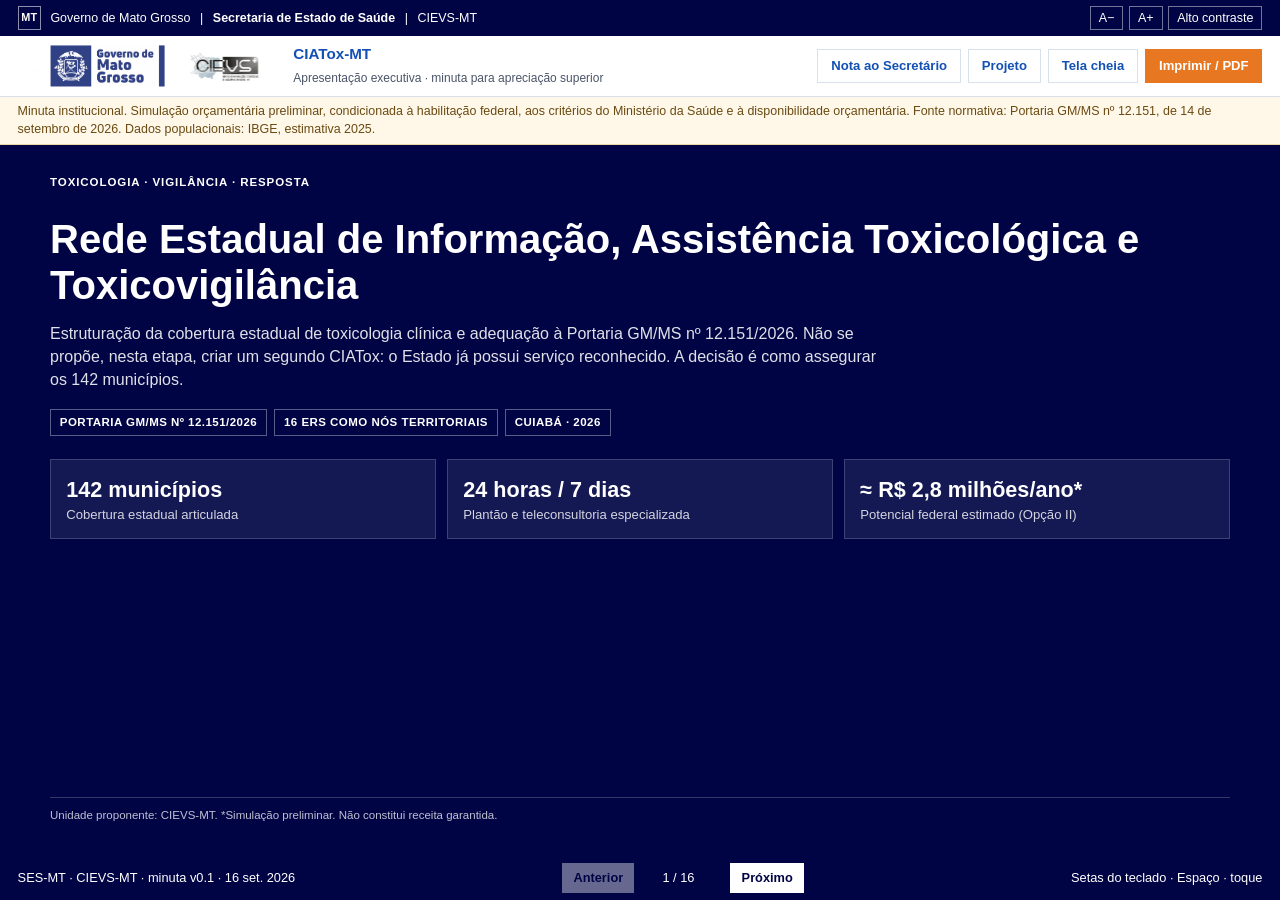
==== index.html @ cc8e7a33 "Publicar apresentação institucional do CIATox-MT. Co-authored-by: Cursor <cursoragent@cursor.com>" ====
<!DOCTYPE html>
<html lang="pt-BR">
<head>
  <meta charset="utf-8">
  <meta name="viewport" content="width=device-width, initial-scale=1">
  <title>CIATox-MT — Rede Estadual de Toxicologia | SES-MT</title>
  <meta name="description" content="Apresentação executiva da Rede Estadual de Informação, Assistência Toxicológica e Toxicovigilância de Mato Grosso. Secretaria de Estado de Saúde · CIEVS-MT.">
  <link rel="stylesheet" href="css/estilo.css">
</head>
<body>
  <a class="sr-only" href="#deck">Ir para a apresentação</a>
  <div class="app">
    <div class="barra-gov">
      <div class="identidade">
        <span class="mt-selo" aria-hidden="true">MT</span>
        <span>Governo de Mato Grosso</span>
        <span aria-hidden="true">|</span>
        <strong>Secretaria de Estado de Saúde</strong>
        <span aria-hidden="true">|</span>
        <span>CIEVS-MT</span>
      </div>
      <div class="acessibilidade" aria-label="Recursos de acessibilidade">
        <button type="button" id="fonte-menos" aria-label="Diminuir texto">A−</button>
        <button type="button" id="fonte-mais" aria-label="Aumentar texto">A+</button>
        <button type="button" id="contraste" aria-pressed="false">Alto contraste</button>
      </div>
    </div>

    <header class="cabecalho">
      <div class="marca">
        <img class="ses" src="assets/governo-ses-mt.png" alt="Secretaria de Estado de Saúde. Governo de Mato Grosso" width="220" height="63">
        <img class="cievs" src="assets/logo-cievs-mt.png" alt="CIEVS-MT — Centro de Informações Estratégicas de Vigilância em Saúde" width="160" height="40">
        <div class="titulo-projeto">
          <strong>CIATox-MT</strong>
          <small>Apresentação executiva · minuta para apreciação superior</small>
        </div>
      </div>
      <div class="acoes-topo">
        <a class="botao secundario" href="nota-tecnica.html">Nota ao Secretário</a>
        <a class="botao secundario" href="documento.html">Projeto</a>
        <button class="botao secundario" type="button" id="tela-cheia">Tela cheia</button>
        <button class="botao laranja" type="button" onclick="window.print()">Imprimir / PDF</button>
      </div>
    </header>

    <div class="aviso">
      Minuta institucional. Simulação orçamentária preliminar, condicionada à habilitação federal, aos critérios do Ministério da Saúde e à disponibilidade orçamentária. Fonte normativa: Portaria GM/MS nº 12.151, de 14 de setembro de 2026. Dados populacionais: IBGE, estimativa 2025.
    </div>

    <main class="deck" id="deck">
      <section class="slide capa ativa" id="s1" aria-label="Capa">
        <div class="slide-interno">
          <p class="kicker">Toxicologia · Vigilância · Resposta</p>
          <h1>Rede Estadual de Informação, Assistência Toxicológica e Toxicovigilância</h1>
          <p class="lead">Estruturação da cobertura estadual de toxicologia clínica e adequação à Portaria GM/MS nº 12.151/2026. Não se propõe, nesta etapa, criar um segundo CIATox: o Estado já possui serviço reconhecido. A decisão é como assegurar os 142 municípios.</p>
          <div class="selos">
            <span class="selo">Portaria GM/MS nº 12.151/2026</span>
            <span class="selo">16 ERS como nós territoriais</span>
            <span class="selo">Cuiabá · 2026</span>
          </div>
          <div class="kpis">
            <div class="kpi">
              <strong>142 municípios</strong>
              <span>Cobertura estadual articulada</span>
            </div>
            <div class="kpi">
              <strong>24 horas / 7 dias</strong>
              <span>Plantão e teleconsultoria especializada</span>
            </div>
            <div class="kpi">
              <strong>≈ R$ 2,8 milhões/ano*</strong>
              <span>Potencial federal estimado (Opção II)</span>
            </div>
          </div>
          <p class="fonte">Unidade proponente: CIEVS-MT. *Simulação preliminar. Não constitui receita garantida.</p>
        </div>
      </section>

      <section class="slide" id="s2" aria-label="Por que avaliar agora">
        <div class="slide-interno">
          <p class="kicker">1 · Contexto</p>
          <h2>Por que este projeto deve ser avaliado agora?</h2>
          <p class="lead">A Portaria nº 12.151/2026 altera o lugar dos CIATox no SUS e cria instrumentos de financiamento. Não se trata apenas de um serviço físico: trata-se de organizar uma rede estadual.</p>
          <div class="grade grade-4">
            <article class="cartao destaque">
              <span class="numero">1</span>
              <h3>Estabelecimento do SUS</h3>
              <p>Integração formal à RUE, à Vigilância em Saúde e à Assistência Farmacêutica.</p>
            </article>
            <article class="cartao destaque">
              <span class="numero">2</span>
              <h3>24 horas / 7 dias</h3>
              <p>Plantão permanente, teleconsultoria e/ou atendimento presencial.</p>
            </article>
            <article class="cartao destaque">
              <span class="numero">3</span>
              <h3>Cobertura estadual</h3>
              <p>A norma recomenda pelo menos um CIATox por UF e cobertura populacional total.</p>
            </article>
            <article class="cartao destaque">
              <span class="numero">4</span>
              <h3>Financiamento</h3>
              <p>Custeio mensal, qualificação e incentivo de investimento para novos centros.</p>
            </article>
          </div>
          <p class="fonte">Fonte: Portaria GM/MS nº 12.151/2026, arts. 12-A, 122, 125-A, 973-F e 973-L.</p>
        </div>
      </section>

      <section class="slide" id="s3" aria-label="Oportunidade para Mato Grosso">
        <div class="slide-interno">
          <p class="kicker">2 · Ponto de partida</p>
          <h2>O Estado já tem um CIATox. A pergunta é outra.</h2>
          <p class="lead">O Ministério da Saúde relaciona o Centro Antiveneno de Mato Grosso (CIAVE/CIATox Cuiabá), no Hospital Municipal de Cuiabá, de gestão da Prefeitura. A questão não é “precisamos ter um CIATox?”. É se o modelo municipal cobre os 142 municípios com as novas atribuições federais.</p>
          <div class="grade grade-4">
            <article class="cartao"><p class="mega">142<small>municípios a cobrir</small></p></article>
            <article class="cartao"><p class="mega">16<small>Escritórios Regionais de Saúde</small></p></article>
            <article class="cartao"><p class="mega">24/7<small>suporte especializado</small></p></article>
            <article class="cartao"><p class="mega">1 rede<small>CIATox + CIEVS + Lacen + RUE + AF</small></p></article>
          </div>
          <div class="grade grade-3">
            <article class="cartao">CIEVS-MT</article>
            <article class="cartao">Lacen-MT</article>
            <article class="cartao">RUE / Regulação</article>
            <article class="cartao">Assistência Farmacêutica</article>
            <article class="cartao">Hospitais estaduais</article>
            <article class="cartao">STI / dados</article>
          </div>
          <p class="fonte">ABRACIT registra ausência de laboratório próprio. A Portaria admite apoio diagnóstico em outro estabelecimento (Lacen-MT + referências), com tempo-resposta e custo-efetividade justificados.</p>
        </div>
      </section>

      <section class="slide" id="s4" aria-label="Problema a resolver">
        <div class="slide-interno">
          <p class="kicker">3 · Evidência estadual</p>
          <h2>A necessidade já se manifestou em 2025 e 2026</h2>
          <p class="lead">Não é só o marco federal. Mato Grosso acumulou demanda assistencial, emergência química e uma política de agrotóxicos que a Portaria agora permite financiar e organizar como rede.</p>
          <div class="grade grade-3">
            <article class="cartao destaque"><h3>3.860 acidentes com animais peçonhentos (2025)</h3><p>1.930 por escorpiões e 1.066 por serpentes. Dez óbitos confirmados à época e dois em investigação (SES-MT).</p></article>
            <article class="cartao destaque"><h3>Metanol</h3><p>Emergência em 2025. Em fevereiro de 2026, a SES informou seis casos confirmados e quatro óbitos. Resposta com CIEVS, vigilâncias, Lacen e CIATox Cuiabá.</p></article>
            <article class="cartao destaque"><h3>VSPEA (2025)</h3><p>Plano estadual de vigilância de populações expostas a agrotóxicos: ambiental, epidemiológica, sanitária, trabalhador e atenção.</p></article>
            <article class="cartao destaque"><h3>Acesso desigual</h3><p>Expertise concentrada na capital, em serviço de gestão municipal, para 903 mil km² e 142 municípios.</p></article>
            <article class="cartao destaque"><h3>Antídotos e laboratório</h3><p>Estoques sem visão estadual única. CIATox Cuiabá sem laboratório próprio; Lacen pode ser a contrapartida.</p></article>
            <article class="cartao destaque"><h3>CMS Cuiabá já apontou o gap</h3><p>Capacitação da rede estadual, Lacen como contrapartida, incentivo financeiro do Estado e integração com o ensino.</p></article>
          </div>
          <p class="fonte">Agregados institucionais. Fontes: SES-MT; Portaria GM/MS nº 12.151/2026. Sem dados nominais de pacientes.</p>
        </div>
      </section>

      <section class="slide" id="s5" aria-label="Modelo em quatro níveis">
        <div class="slide-interno">
          <p class="kicker">4 · Modelo</p>
          <h2>Uma rede em quatro níveis</h2>
          <p class="lead">O CIATox-MT funciona como núcleo coordenador; os ERS territorializam a rede.</p>
          <div class="niveis">
            <article class="nivel">
              <p class="faixa">Nível 1</p>
              <h3>CIATox-MT · coordenação estadual</h3>
              <ul><li>Teleconsultoria 24/7</li><li>Toxicologia clínica</li><li>Protocolos</li><li>Toxicovigilância</li><li>Rede de antídotos</li></ul>
            </article>
            <article class="nivel">
              <p class="faixa">Nível 2</p>
              <h3>Escritórios Regionais</h3>
              <ul><li>Ponto focal regional</li><li>Articulação municipal</li><li>Monitoramento</li><li>Capacitação</li><li>Logística e fluxos</li></ul>
            </article>
            <article class="nivel">
              <p class="faixa">Nível 3</p>
              <h3>Referências regionais</h3>
              <ul><li>Hospitais / UPA</li><li>SAMU e regulação</li><li>Estabilização</li><li>Antídotos estratégicos</li><li>Coleta de amostras</li></ul>
            </article>
            <article class="nivel">
              <p class="faixa">Nível 4</p>
              <h3>Municípios</h3>
              <ul><li>Identificação precoce</li><li>Contato com o CIATox</li><li>Notificação</li><li>Fluxos assistenciais</li><li>Prevenção</li></ul>
            </article>
          </div>
          <p class="fonte">Componentes transversais: CIEVS-MT · Lacen-MT · Assistência Farmacêutica · RUE/Regulação · Vigilâncias · STI/Dados. A regionalização é coerente com a Portaria, que vincula o CIATox ao PRI, ao PAR-RUE e às redes de atenção.</p>
        </div>
      </section>

      <section class="slide" id="s6" aria-label="Papel dos ERS">
        <div class="slide-interno">
          <p class="kicker">5 · Regionalização</p>
          <h2>Escritórios Regionais de Saúde: função estratégica</h2>
          <p class="lead">Cada ERS designa um Ponto Focal Regional de Toxicologia e Toxicovigilância, conectado ao núcleo estadual. O ponto focal não substitui o especialista: articula e monitora a rede.</p>
          <div class="grade grade-2">
            <article class="cartao navy">
              <h3>Resultado esperado</h3>
              <p>O CIATox deixa de ser “um serviço em Cuiabá” e passa a operar como rede estadual territorializada.</p>
            </article>
            <article class="cartao">
              <h3>Atribuições do ponto focal</h3>
              <ul class="lista-limpa">
                <li>Articular municípios, hospitais, SAMU e regulação</li>
                <li>Acompanhar antídotos e soros estratégicos</li>
                <li>Apoiar transporte e fluxo de amostras ao Lacen</li>
                <li>Monitorar indicadores e eventos incomuns</li>
                <li>Qualificar notificações e investigações</li>
                <li>Mapear capacidade regional e vazios assistenciais</li>
                <li>Coordenar educação permanente regional</li>
              </ul>
            </article>
          </div>
          <p class="fonte">Proposta organizacional estadual. A Portaria exige regionalização, mas não define o papel dos ERS. Relação dos 16 ERS na versão documento.</p>
        </div>
      </section>

      <section class="slide" id="s7" aria-label="Governança">
        <div class="slide-interno">
          <p class="kicker">6 · Governança</p>
          <h2>Integração entre assistência, vigilância, laboratório, regulação e território</h2>
          <div class="grade grade-3">
            <article class="cartao navy"><h3>Secretário de Estado de Saúde</h3><p>Decisão institucional e autorização da fase de estudo.</p></article>
            <article class="cartao destaque"><h3>Comitê Gestor Estadual</h3><p>Diretrizes, pactuação, monitoramento e solução de entraves.</p></article>
            <article class="cartao destaque"><h3>Núcleo estadual CIATox-MT</h3><p>Operação 24/7, protocolos, equipe, qualidade e articulação da rede.</p></article>
          </div>
          <div class="grade grade-2">
            <article class="cartao">
              <h3>Componentes transversais</h3>
              <p>CIEVS-MT · Lacen-MT · Assistência Farmacêutica · RUE/Regulação · Vigilâncias · STI / ciência de dados</p>
            </article>
            <article class="cartao">
              <h3>Território</h3>
              <p>Escritórios Regionais · hospitais de referência · SAMU/UPA · secretarias municipais · pontos de antídotos · rede laboratorial</p>
            </article>
          </div>
          <p class="fluxo"><span>Detectar</span><em>→</em><span>Orientar</span><em>→</em><span>Regular</span><em>→</em><span>Tratar</span><em>→</em><span>Investigar</span><em>→</em><span>Alertar</span><em>→</em><span>Aprender</span></p>
          <p class="fonte">A Portaria atribui ao CIATox funções assistenciais, de vigilância, apoio laboratorial e gestão de antídotos.</p>
        </div>
      </section>

      <section class="slide" id="s8" aria-label="Financiamento federal">
        <div class="slide-interno">
          <p class="kicker">7 · Financiamento</p>
          <h2>Oportunidade federal para Mato Grosso</h2>
          <p class="lead">Simulação preliminar para a faixa populacional da Opção de Custeio II (3.000.001 a 7.000.000 habitantes). Todos os 142 municípios integram a Amazônia Legal.</p>
          <div class="grade grade-4">
            <article class="cartao"><p class="mega">R$ 146.325,53<small>custeio-base mensal · Opção II</small></p></article>
            <article class="cartao"><p class="mega">+ R$ 43.897,66<small>30% Amazônia Legal (sobre o custeio-base)</small></p></article>
            <article class="cartao"><p class="mega">+ R$ 25.412,67<small>qualificação mensal do CIATox</small></p></article>
            <article class="cartao"><p class="mega">+ R$ 17.742,78<small>até 2 médicos elegíveis</small></p></article>
          </div>
          <article class="cartao navy">
            <h3>Cenário potencial estimado</h3>
            <p><strong>R$ 233.378,64 / mês</strong> · aproximadamente <strong>R$ 2.800.543,68 / ano</strong></p>
          </article>
          <p class="fonte">Simulação conservadora: o adicional de 30% foi aplicado somente ao custeio-base. Recurso federal não é automático — depende de habilitação, critérios, funcionamento efetivo e disponibilidade orçamentária. Fonte: Portaria GM/MS nº 12.151/2026, Anexo CIX e arts. 973-G, 973-H e 973-K.</p>
        </div>
      </section>

      <section class="slide" id="s9" aria-label="Contrapartida estadual">
        <div class="slide-interno">
          <p class="kicker">8 · Contrapartida</p>
          <h2>Recurso federal × o que o Estado já tem × o que ainda precisa ser medido</h2>
          <p class="lead">Custeio tripartite. O adicional de 30% da Amazônia Legal aplica-se, nesta simulação, só ao custeio-base. Nenhum valor abaixo é receita garantida.</p>
          <table>
            <thead>
              <tr><th>Componente</th><th>Recurso federal potencial</th><th>Contrapartida já existente</th><th>Custo novo</th></tr>
            </thead>
            <tbody>
              <tr><td>Custeio-base + Amazônia Legal</td><td>R$ 190.223,19 / mês</td><td>ERS, CIEVS, RUE, AF, hospitais, STI</td><td>Plantão, CNES e governança a quantificar</td></tr>
              <tr><td>Qualificação</td><td>R$ 25.412,67 / mês</td><td>Lacen-MT</td><td>Gap de exames e tempo-resposta</td></tr>
              <tr><td>Até 2 médicos elegíveis</td><td>R$ 17.742,78 / mês</td><td>Equipe do CIAVE, se aderente</td><td>Cessão ou vínculo se houver gap</td></tr>
              <tr><td>Obra / novo prédio</td><td>Incentivo só se o estudo recomendar</td><td>Estrutura do Hospital Municipal</td><td>Não autorizar nesta etapa</td></tr>
              <tr><td><strong>Teto de planejamento</strong></td><td><strong>≈ R$ 2,80 milhões / ano</strong></td><td><strong>Capacidade instalada</strong></td><td><strong>Principal risco: RH 24/7</strong></td></tr>
            </tbody>
          </table>
          <p class="fonte">Fonte: Portaria GM/MS nº 12.151/2026, Anexo CIX e arts. 973-G, 973-H, 973-K e 973-X. Confirmar incidência dos adicionais com o Ministério da Saúde.</p>
        </div>
      </section>

      <section class="slide" id="s10" aria-label="Cenários de implantação">
        <div class="slide-interno">
          <p class="kicker">9 · Três modelos</p>
          <h2>O estudo de 60 dias compara; o Gabinete não escolhe o prédio agora</h2>
          <p class="lead">A Portaria admite mais de um centro na UF, desde que 100% da população seja pactuada na CIB. Duplicar estrutura sem diagnóstico é o principal risco.</p>
          <div class="grade grade-3">
            <article class="cartao destaque">
              <h3>1. CIATox Cuiabá fortalecido</h3>
              <p>Município permanece gestor. Estado entra com financiamento, Lacen, vigilância e regionalização pelos ERS.</p>
              <p>Evita duplicação. Exige governança interfederativa robusta.</p>
            </article>
            <article class="cartao destaque">
              <h3>2. Cogestão / referência estadual</h3>
              <p>O serviço atual passa a operar formalmente como referência estadual, com pactuação SES–Cuiabá.</p>
              <p>Aproveita equipe e experiência, com participação estadual formal.</p>
            </article>
            <article class="cartao destaque">
              <h3>3. Novo CIATox estadual</h3>
              <p>Estabelecimento sob gestão direta da SES. Autonomia maior, custo e prazo maiores.</p>
              <p>Só após demonstrar maior efetividade que o fortalecimento ou a cogestão.</p>
            </article>
          </div>
          <p class="fonte">Fonte: arts. 973-A a 973-E da Portaria GM/MS nº 12.151/2026. Desenho preferencial: hub 24/7 em teleconsultoria + 16 ERS, não um segundo prédio como primeira resposta.</p>
        </div>
      </section>

      <section class="slide" id="s11" aria-label="Vantagens para a população">
        <div class="slide-interno">
          <p class="kicker">10 · População</p>
          <h2>Vantagens para a população</h2>
          <p class="lead">O valor da rede deve ser percebido na velocidade, segurança e equidade do cuidado. Benefícios esperados; deverão ser monitorados por indicadores após a implantação.</p>
          <div class="grade grade-3">
            <article class="cartao"><h3>24/7</h3><p>Orientação toxicológica especializada em tempo oportuno.</p></article>
            <article class="cartao"><h3>Equidade</h3><p>Municípios distantes acessam expertise sem depender da presença física em Cuiabá.</p></article>
            <article class="cartao"><h3>Conduta segura</h3><p>Apoio a diagnóstico, gravidade, antídotos e necessidade de transferência.</p></article>
            <article class="cartao"><h3>Menos deslocamentos</h3><p>Casos manejáveis localmente ou na região evitam transferências desnecessárias.</p></article>
            <article class="cartao"><h3>Antídotos</h3><p>Maior visibilidade sobre localização, validade e disponibilidade dos estoques.</p></article>
            <article class="cartao"><h3>Emergências</h3><p>Melhor resposta a intoxicações coletivas, químicos, agrotóxicos, metanol e animais peçonhentos.</p></article>
          </div>
          <p class="fonte">Indicadores previstos: cobertura municipal, tempo-resposta, resolutividade sem transferência, disponibilidade de antídotos e qualidade da notificação.</p>
        </div>
      </section>

      <section class="slide" id="s12" aria-label="Vantagens para o Estado">
        <div class="slide-interno">
          <p class="kicker">11 · Estado</p>
          <h2>Vantagens estratégicas para Mato Grosso</h2>
          <p class="lead">O projeto pode transformar capacidades dispersas em uma política estadual integrada.</p>
          <div class="grade grade-2">
            <article class="cartao destaque">
              <h3>Gestão e financiamento</h3>
              <ul class="lista-limpa">
                <li>Captação de novos recursos federais</li>
                <li>Governança única para toxicologia e toxicovigilância</li>
                <li>Fortalecimento dos Escritórios Regionais</li>
                <li>Melhor gestão de antídotos e soros</li>
              </ul>
            </article>
            <article class="cartao destaque">
              <h3>Rede e inteligência</h3>
              <ul class="lista-limpa">
                <li>Uso mais racional da rede hospitalar</li>
                <li>Fortalecimento da resposta às emergências</li>
                <li>Produção de inteligência epidemiológica</li>
                <li>Integração entre vigilância e assistência</li>
              </ul>
            </article>
          </div>
          <article class="cartao navy">
            <h3>Resultado esperado</h3>
            <p>Maior capacidade estadual de prevenir, detectar, responder e aprender com eventos toxicológicos.</p>
          </article>
          <p class="fonte">Síntese dos ganhos institucionais esperados do modelo integrado. Sem dados nominais de pacientes.</p>
        </div>
      </section>

      <section class="slide" id="s13" aria-label="Produtos estruturantes">
        <div class="slide-interno">
          <p class="kicker">12 · Produtos</p>
          <h2>Dois produtos estruturantes desde o início</h2>
          <div class="grade grade-2">
            <article class="cartao destaque">
              <h3>Rede Estadual de Antídotos e Soros</h3>
              <p>Visão estadual em tempo quase real de produto, quantidade, validade, localização, disponibilidade e tempo de acesso.</p>
              <p>ERS acompanham a realidade regional; Assistência Farmacêutica coordena estoques; CIATox apoia a indicação clínica.</p>
            </article>
            <article class="cartao destaque">
              <h3>Toxicovigilância integrada</h3>
              <p class="fluxo" style="margin-top:.6rem"><span>Hospital / município</span><em>→</em><span>CIATox-MT</span><em>→</em><span>ERS</span><em>→</em><span>CIEVS-MT</span><em>→</em><span>Lacen / vigilâncias</span><em>→</em><span>Resposta</span></p>
              <p style="margin-top:.7rem">Detectar clusters, sinais incomuns e riscos coletivos com maior oportunidade.</p>
            </article>
          </div>
          <p class="fonte">A Portaria prevê Núcleo de Antídotos e Núcleo de Vigilância na composição do CIATox.</p>
        </div>
      </section>

      <section class="slide" id="s14" aria-label="Estudo técnico em 60 dias">
        <div class="slide-interno">
          <p class="kicker">13 · Primeira decisão</p>
          <h2>Estudo técnico em 60 dias</h2>
          <p class="lead">Propõe-se iniciar com um grupo de trabalho estadual e produtos objetivos para decisão do Secretário. A aprovação desta fase não cria estabelecimento, não contrata pessoal e não assume despesa permanente.</p>
          <div class="timeline">
            <article class="passo"><strong>0–15 dias</strong><p>Instituir o GT · definir coordenação · solicitar dados</p></article>
            <article class="passo"><strong>15–30 dias</strong><p>Diagnóstico do CIATox atual · diagnóstico dos ERS · mapear antídotos</p></article>
            <article class="passo"><strong>30–45 dias</strong><p>Gap analysis da Portaria · Lacen e RH · modelos de governança</p></article>
            <article class="passo"><strong>45–60 dias</strong><p>Estudo econômico · modelo recomendado · minuta para CIR/CIB/SAIPS</p></article>
          </div>
          <article class="cartao navy">
            <h3>Entrega ao final de 60 dias</h3>
            <p>Proposta institucional, financeira e assistencial pronta para decisão e pactuação.</p>
          </article>
          <p class="fonte">Prazo proposto para elaboração do Projeto Técnico e estudo de viabilidade.</p>
        </div>
      </section>

      <section class="slide" id="s15" aria-label="Horizonte de implantação">
        <div class="slide-interno">
          <p class="kicker">14 · Horizonte</p>
          <h2>Após a decisão institucional, etapas mensuráveis</h2>
          <div class="grade grade-3">
            <article class="cartao destaque">
              <h3>Até 90 dias</h3>
              <ul class="lista-limpa">
                <li>Modelo institucional definido</li>
                <li>Pactuações iniciadas</li>
                <li>Mapa da rede e antídotos</li>
                <li>Fluxos prioritários</li>
                <li>Plano de RH e laboratório</li>
              </ul>
            </article>
            <article class="cartao destaque">
              <h3>Até 180 dias</h3>
              <ul class="lista-limpa">
                <li>CNES / PAR-RUE / CIB</li>
                <li>Equipe organizada</li>
                <li>Teleconsultoria estruturada</li>
                <li>Integração Lacen</li>
                <li>Capacitação regional</li>
              </ul>
            </article>
            <article class="cartao destaque">
              <h3>Até 365 dias</h3>
              <ul class="lista-limpa">
                <li>Cobertura estadual operacional</li>
                <li>Monitoramento de indicadores</li>
                <li>Painel de toxicovigilância</li>
                <li>Rede de antídotos consolidada</li>
                <li>Habilitação/qualificação federal</li>
              </ul>
            </article>
          </div>
          <p class="fonte">Cronograma proposto; sujeito ao modelo escolhido, às pactuações e aos requisitos federais. Monitorar acesso, tempo-resposta, antídotos, laboratório, notificações e resolutividade.</p>
        </div>
      </section>

      <section class="slide" id="s16" aria-label="Decisão solicitada">
        <div class="slide-interno">
          <p class="kicker">15 · Encaminhamento</p>
          <h2>Decisão solicitada ao Secretário de Estado de Saúde</h2>
          <p class="lead">Autorizar o estudo. Não autorizar, nesta leva, criação de nova unidade nem obra.</p>
          <div class="grade grade-2 decisao">
            <article class="cartao"><h3>Projeto Técnico</h3><p>Autorizar a Rede CIATox-MT como política de cobertura estadual, não como segundo prédio.</p></article>
            <article class="cartao"><h3>Grupo de Trabalho</h3><p>60 dias, com ERS e tratativa formal com o CIAVE / Prefeitura de Cuiabá.</p></article>
            <article class="cartao"><h3>Estudo dos três modelos</h3><p>Fortalecimento, cogestão ou novo CIATox estadual — só depois do diagnóstico.</p></article>
            <article class="cartao"><h3>Habilitação federal</h3><p>Preparar captação da Portaria nº 12.151/2026, sem submissão ao SAIPS antes do modelo escolhido.</p></article>
          </div>
          <article class="cartao navy">
            <h3>O que não se pede agora</h3>
            <p>Não criar estabelecimento, não contratar quadro permanente, não iniciar obra e não substituir o CIATox Cuiabá sem evidência.</p>
          </article>
          <p class="fonte">Nota técnica de despacho, apresentação e projeto técnico disponíveis no pacote institucional CIEVS-MT.</p>
        </div>
      </section>
    </main>

    <footer class="rodape-app">
      <span>SES-MT · CIEVS-MT · minuta v0.1 · 16 set. 2026</span>
      <div class="nav-slides">
        <button type="button" id="btn-anterior">Anterior</button>
        <span class="contador" id="contador">1 / 16</span>
        <div class="progresso" aria-hidden="true"><span id="barra-progresso"></span></div>
        <button type="button" id="btn-proximo">Próximo</button>
      </div>
      <span>Setas do teclado · Espaço · toque</span>
    </footer>
  </div>
  <script src="js/apresentacao.js"></script>
</body>
</html>
---- css/estilo.css ----
:root {
  --navy: #000444;
  --deep: #1d357f;
  --blue: #1351b4;
  --accent: #0071bb;
  --orange: #e87722;
  --ink: #1a1f2e;
  --muted: #4b5568;
  --line: #d8e0ec;
  --wash: #edf3fc;
  --paper: #ffffff;
  --sand: #f4f6fa;
  --ok: #1f6b4a;
  --font: "Uni Neue", "Segoe UI", Calibri, Arial, sans-serif;
  --font-scale: 100%;
}

* { box-sizing: border-box; }
html { font-size: var(--font-scale); }
html, body { margin: 0; height: 100%; }
body {
  font-family: var(--font);
  color: var(--ink);
  background: var(--navy);
  line-height: 1.45;
}
body.alto-contraste {
  --navy: #000;
  --deep: #000;
  --blue: #000;
  --accent: #000;
  --orange: #000;
  --ink: #000;
  --muted: #222;
  --line: #000;
  --wash: #fff;
  --paper: #fff;
  --sand: #fff;
  --ok: #000;
  background: #fff;
  color: #000;
}
img { max-width: 100%; height: auto; display: block; }
a { color: var(--blue); }
.sr-only {
  position: absolute; width: 1px; height: 1px; overflow: hidden; clip: rect(0,0,0,0);
}

/* Barra de governo */
.barra-gov {
  display: flex; align-items: center; justify-content: space-between; gap: .75rem;
  background: var(--navy); color: #fff; min-height: 36px;
  padding: .35rem 1.1rem; font-size: .78rem;
}
.barra-gov .identidade { display: flex; align-items: center; gap: .6rem; flex-wrap: wrap; }
.mt-selo {
  display: inline-flex; align-items: center; justify-content: center;
  width: 1.45rem; height: 1.45rem; border: 1px solid rgba(255,255,255,.55);
  font-weight: 800; font-size: .68rem;
}
.acessibilidade { display: flex; gap: .35rem; flex-wrap: wrap; }
.acessibilidade button,
.acessibilidade a {
  appearance: none; border: 1px solid rgba(255,255,255,.45); background: transparent;
  color: #fff; padding: .15rem .5rem; font: inherit; cursor: pointer; text-decoration: none;
}

/* Shell da apresentação */
.app {
  display: grid;
  grid-template-rows: auto auto auto 1fr auto;
  height: 100dvh;
  background: var(--sand);
}
.cabecalho {
  display: flex; align-items: center; justify-content: space-between; gap: 1rem;
  background: var(--paper); border-bottom: 1px solid var(--line);
  padding: .45rem 1.1rem;
}
.marca { display: flex; align-items: center; gap: 1rem; min-width: 0; }
.marca .ses { height: 42px; width: auto; }
.marca .cievs { height: 40px; width: auto; }
.titulo-projeto { min-width: 0; }
.titulo-projeto strong { display: block; color: var(--blue); font-size: .95rem; }
.titulo-projeto small { color: var(--muted); font-size: .75rem; }
.acoes-topo { display: flex; gap: .45rem; flex-wrap: wrap; }
.botao {
  display: inline-flex; align-items: center; justify-content: center;
  padding: .42rem .8rem; font: inherit; font-weight: 700; font-size: .82rem;
  text-decoration: none; border: 1px solid transparent; cursor: pointer; color: #fff;
  background: var(--blue);
}
.botao.secundario { background: var(--paper); color: var(--blue); border-color: var(--line); }
.botao.laranja { background: var(--orange); color: #fff; }

.aviso {
  background: #fff8e8; color: #6a4a12; border-bottom: 1px solid #ead7a2;
  font-size: .78rem; padding: .35rem 1.1rem;
}
body.alto-contraste .aviso { background: #fff; color: #000; border-color: #000; }

.deck {
  position: relative; overflow: hidden; background: var(--sand); min-height: 0;
}
.slide {
  display: none; height: 100%; overflow: auto;
  padding: 1.1rem 1.4rem 1.3rem;
}
.slide.ativa { display: block; }
.slide-interno {
  width: min(1180px, 100%);
  margin: 0 auto;
  min-height: 100%;
  display: flex; flex-direction: column; gap: .85rem;
}
.kicker {
  font-size: .72rem; font-weight: 800; letter-spacing: .08em; text-transform: uppercase;
  color: var(--orange);
}
h1, h2, h3 { margin: 0; color: var(--navy); font-weight: 700; }
.slide h1 { font-size: clamp(1.7rem, 3.2vw, 2.5rem); line-height: 1.15; color: #fff; }
.slide h2 { font-size: clamp(1.25rem, 2.4vw, 1.85rem); line-height: 1.2; }
.lead { margin: 0; color: var(--muted); max-width: 52rem; }
.fonte {
  margin-top: auto; font-size: .72rem; color: var(--muted);
  border-top: 1px solid var(--line); padding-top: .55rem;
}

/* Capa */
.capa {
  background: var(--navy); color: #fff;
}
.capa .slide-interno { justify-content: center; }
.capa .kicker, .capa h1, .capa .lead, .capa .fonte { color: #fff; }
.capa .lead { color: rgba(255,255,255,.88); }
.capa .fonte { border-color: rgba(255,255,255,.2); color: rgba(255,255,255,.75); }
.selos { display: flex; flex-wrap: wrap; gap: .45rem; margin: .3rem 0 .2rem; }
.selo {
  border: 1px solid rgba(255,255,255,.35); padding: .25rem .55rem;
  font-size: .72rem; font-weight: 700; letter-spacing: .04em; text-transform: uppercase;
}
.kpis { display: grid; grid-template-columns: repeat(3, 1fr); gap: .7rem; margin-top: .4rem; }
.kpi { background: rgba(255,255,255,.08); border: 1px solid rgba(255,255,255,.18); padding: .85rem .95rem; }
.kpi strong { display: block; font-size: 1.35rem; color: #fff; }
.kpi span { display: block; font-size: .82rem; color: rgba(255,255,255,.82); }

.grade { display: grid; gap: .7rem; }
.grade-2 { grid-template-columns: 1fr 1fr; }
.grade-3 { grid-template-columns: 1fr 1fr 1fr; }
.grade-4 { grid-template-columns: repeat(4, 1fr); }
.cartao {
  background: var(--paper); border: 1px solid var(--line); padding: .85rem .95rem;
}
.cartao h3 { font-size: 1rem; margin-bottom: .35rem; color: var(--blue); }
.cartao p, .cartao li { margin: 0; font-size: .92rem; color: var(--ink); }
.cartao.destaque { border-top: 4px solid var(--orange); }
.cartao.navy { background: var(--navy); color: #fff; border-color: var(--navy); }
.cartao.navy h3, .cartao.navy p { color: #fff; }
.numero {
  display: inline-flex; align-items: center; justify-content: center;
  min-width: 1.7rem; height: 1.7rem; background: var(--blue); color: #fff;
  font-weight: 800; font-size: .85rem; margin-bottom: .4rem;
}
.mega {
  font-size: clamp(1.15rem, 2.4vw, 1.65rem); color: var(--blue); line-height: 1.15;
  font-weight: 800;
}
.mega small { display: block; font-size: .85rem; color: var(--muted); font-weight: 600; margin-top: .25rem; }

.niveis { display: grid; grid-template-columns: repeat(4, 1fr); gap: .6rem; }
.nivel { background: var(--paper); border: 1px solid var(--line); padding: .8rem; min-height: 100%; }
.nivel .faixa { font-size: .7rem; font-weight: 800; letter-spacing: .06em; text-transform: uppercase; color: var(--accent); }
.nivel h3 { font-size: .98rem; margin: .2rem 0 .45rem; }
.nivel ul { margin: 0; padding-left: 1.05rem; font-size: .85rem; }

.fluxo {
  display: flex; flex-wrap: wrap; gap: .4rem; align-items: center;
  font-size: .88rem; font-weight: 700; color: var(--navy);
}
.fluxo span { background: var(--paper); border: 1px solid var(--line); padding: .35rem .55rem; }
.fluxo em { font-style: normal; color: var(--orange); font-weight: 800; }

table { width: 100%; border-collapse: collapse; background: var(--paper); font-size: .82rem; }
th, td { border: 1px solid var(--line); padding: .45rem .55rem; text-align: left; vertical-align: top; }
th { background: var(--navy); color: #fff; font-weight: 700; }
.lista-limpa { margin: 0; padding-left: 1.1rem; }
.lista-limpa li { margin: .2rem 0; }

.timeline { display: grid; grid-template-columns: repeat(4, 1fr); gap: .6rem; }
.passo { background: var(--paper); border: 1px solid var(--line); padding: .8rem; }
.passo strong { display: block; color: var(--orange); font-size: .78rem; letter-spacing: .05em; text-transform: uppercase; margin-bottom: .35rem; }

.decisao { counter-reset: item; }
.decisao article { display: grid; grid-template-columns: auto 1fr; gap: .35rem .7rem; align-items: start; }
.decisao article::before {
  counter-increment: item; content: counter(item, upper-roman);
  grid-row: 1 / span 2;
  display: flex; align-items: center; justify-content: center;
  width: 2rem; height: 2rem; background: var(--navy); color: #fff; font-weight: 800; font-size: .85rem;
}

.rodape-app {
  display: flex; align-items: center; justify-content: space-between; gap: .7rem;
  background: var(--navy); color: #fff; padding: .45rem 1.1rem; font-size: .8rem;
}
.nav-slides { display: flex; align-items: center; gap: .5rem; }
.nav-slides button {
  appearance: none; background: #fff; color: var(--navy); border: 0;
  font: inherit; font-weight: 700; padding: .35rem .7rem; cursor: pointer;
}
.nav-slides button:disabled { opacity: .4; cursor: not-allowed; }
.progresso { flex: 1; max-width: 280px; height: 4px; background: rgba(255,255,255,.2); }
.progresso span { display: block; height: 100%; background: var(--orange); width: 0; }
.contador { min-width: 4.5rem; text-align: center; font-variant-numeric: tabular-nums; }

/* Página documento */
body.documento { background: var(--sand); height: auto; }
.pagina { max-width: 920px; margin: 0 auto; padding: 1.5rem 1.1rem 3.5rem; }
.pagina h1 { color: var(--navy); font-size: 2rem; margin: .3rem 0 1rem; }
.pagina h2 { color: var(--navy); font-size: 1.3rem; margin: 1.6rem 0 .6rem; }
.pagina h3 { color: var(--blue); font-size: 1.05rem; margin: 1rem 0 .4rem; }
.pagina p { color: var(--ink); }
.pagina .lead { font-size: 1.08rem; }
.cabecalho-doc {
  display: flex; align-items: center; justify-content: space-between; gap: 1rem; flex-wrap: wrap;
  background: var(--paper); border-bottom: 1px solid var(--line); padding: .7rem 1.1rem;
}
.pagina .botao { margin: .25rem .4rem .25rem 0; }
.pagina table { font-size: .84rem; margin: 1rem 0; }
.pagina .cartao.navy p { margin: 0; color: #fff; }
.rodape-doc { background: var(--navy); color: #fff; padding: 1rem 1.1rem; font-size: .82rem; }
.ers { display: grid; grid-template-columns: 1fr 1fr; gap: .35rem .7rem; font-size: .9rem; }
.ers li { list-style: none; }
.ers { padding: 0; margin: 0; }

@media (max-width: 900px) {
  .kpis, .grade-2, .grade-3, .grade-4, .niveis, .timeline, .ers { grid-template-columns: 1fr; }
  .marca .ses { height: 32px; }
  .marca .cievs { height: 32px; }
  .titulo-projeto { display: none; }
  .slide { padding: .9rem; }
  table { font-size: .75rem; }
}

@media print {
  body { background: #fff; height: auto; }
  .barra-gov, .cabecalho, .aviso, .rodape-app, .acoes-topo, .acessibilidade { display: none !important; }
  .app { display: block; height: auto; background: #fff; }
  .deck { overflow: visible; }
  .slide { display: block !important; page-break-after: always; height: auto; overflow: visible; }
  .capa { -webkit-print-color-adjust: exact; print-color-adjust: exact; }
}
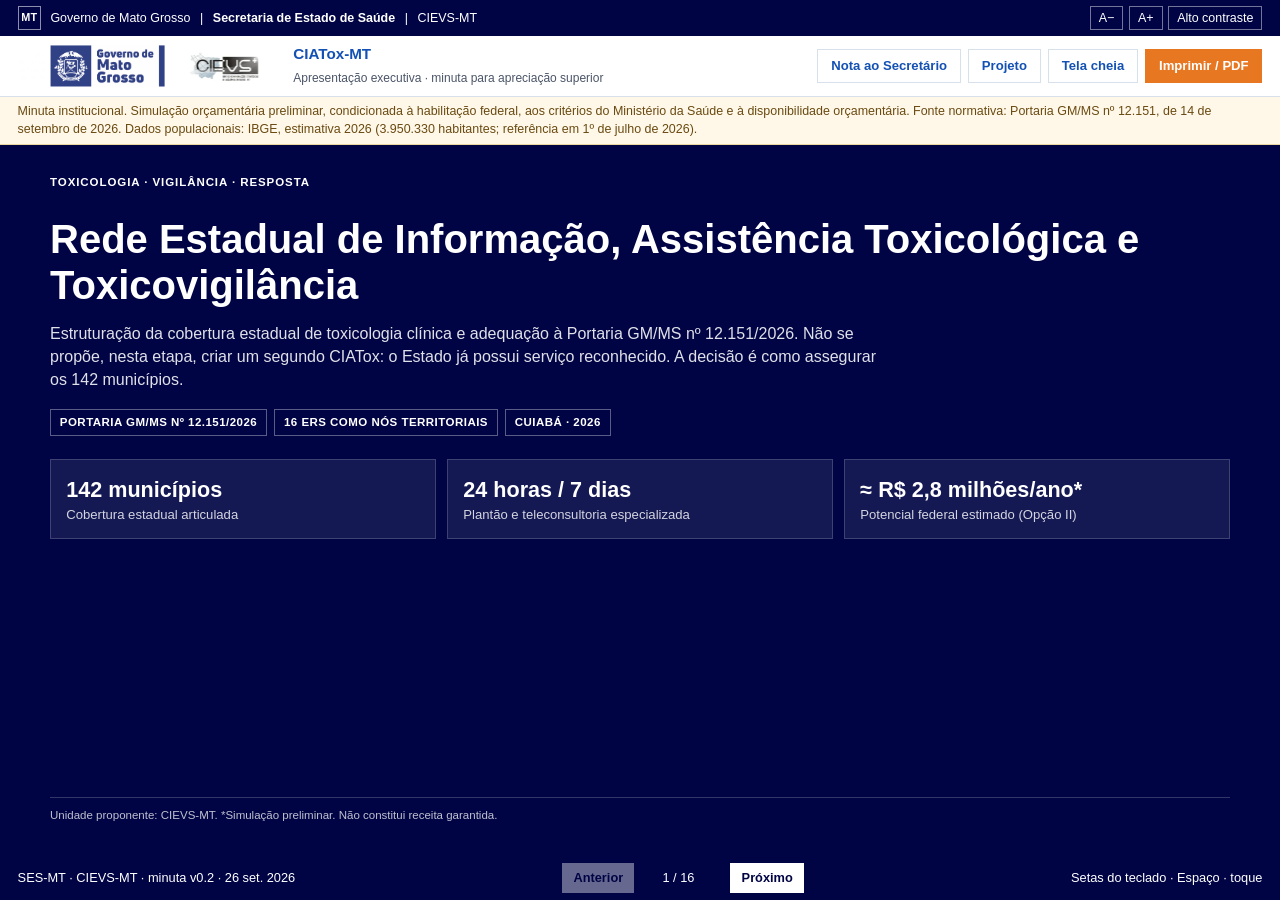
==== commit 987d9e8e: "docs: atualizar apresentação web para v0.2" ====
--- a/index.html
+++ b/index.html
@@ -44,7 +44,7 @@
     </header>
 
     <div class="aviso">
-      Minuta institucional. Simulação orçamentária preliminar, condicionada à habilitação federal, aos critérios do Ministério da Saúde e à disponibilidade orçamentária. Fonte normativa: Portaria GM/MS nº 12.151, de 14 de setembro de 2026. Dados populacionais: IBGE, estimativa 2025.
+      Minuta institucional. Simulação orçamentária preliminar, condicionada à habilitação federal, aos critérios do Ministério da Saúde e à disponibilidade orçamentária. Fonte normativa: Portaria GM/MS nº 12.151, de 14 de setembro de 2026. Dados populacionais: IBGE, estimativa 2026 (3.950.330 habitantes; referência em 1º de julho de 2026).
     </div>
 
     <main class="deck" id="deck">
@@ -233,7 +233,7 @@
         <div class="slide-interno">
           <p class="kicker">7 · Financiamento</p>
           <h2>Oportunidade federal para Mato Grosso</h2>
-          <p class="lead">Simulação preliminar para a faixa populacional da Opção de Custeio II (3.000.001 a 7.000.000 habitantes). Todos os 142 municípios integram a Amazônia Legal.</p>
+          <p class="lead">Simulação preliminar para a faixa populacional da Opção de Custeio II (3.000.001 a 7.000.000 habitantes), com população estadual estimada em 3.950.330 habitantes (IBGE, 2026). Para esta simulação, considera-se o acréscimo de 30% previsto para CIATox localizado em município situado na Amazônia Legal.</p>
           <div class="grade grade-4">
             <article class="cartao"><p class="mega">R$ 146.325,53<small>custeio-base mensal · Opção II</small></p></article>
             <article class="cartao"><p class="mega">+ R$ 43.897,66<small>30% Amazônia Legal (sobre o custeio-base)</small></p></article>
@@ -244,7 +244,7 @@
             <h3>Cenário potencial estimado</h3>
             <p><strong>R$ 233.378,64 / mês</strong> · aproximadamente <strong>R$ 2.800.543,68 / ano</strong></p>
           </article>
-          <p class="fonte">Simulação conservadora: o adicional de 30% foi aplicado somente ao custeio-base. Recurso federal não é automático — depende de habilitação, critérios, funcionamento efetivo e disponibilidade orçamentária. Fonte: Portaria GM/MS nº 12.151/2026, Anexo CIX e arts. 973-G, 973-H e 973-K.</p>
+          <p class="fonte">Simulação: o adicional de 30% foi aplicado ao custeio-base, considerando a localização do CIATox em Cuiabá/MT, município situado na Amazônia Legal. Recurso federal não é automático — depende de habilitação, critérios, funcionamento efetivo e disponibilidade orçamentária. Fonte: Portaria GM/MS nº 12.151/2026, Anexo CIX e arts. 973-G, 973-H e 973-K.</p>
         </div>
       </section>
 
@@ -445,7 +445,7 @@
     </main>
 
     <footer class="rodape-app">
-      <span>SES-MT · CIEVS-MT · minuta v0.1 · 16 set. 2026</span>
+      <span>SES-MT · CIEVS-MT · minuta v0.2 · 26 set. 2026</span>
       <div class="nav-slides">
         <button type="button" id="btn-anterior">Anterior</button>
         <span class="contador" id="contador">1 / 16</span>
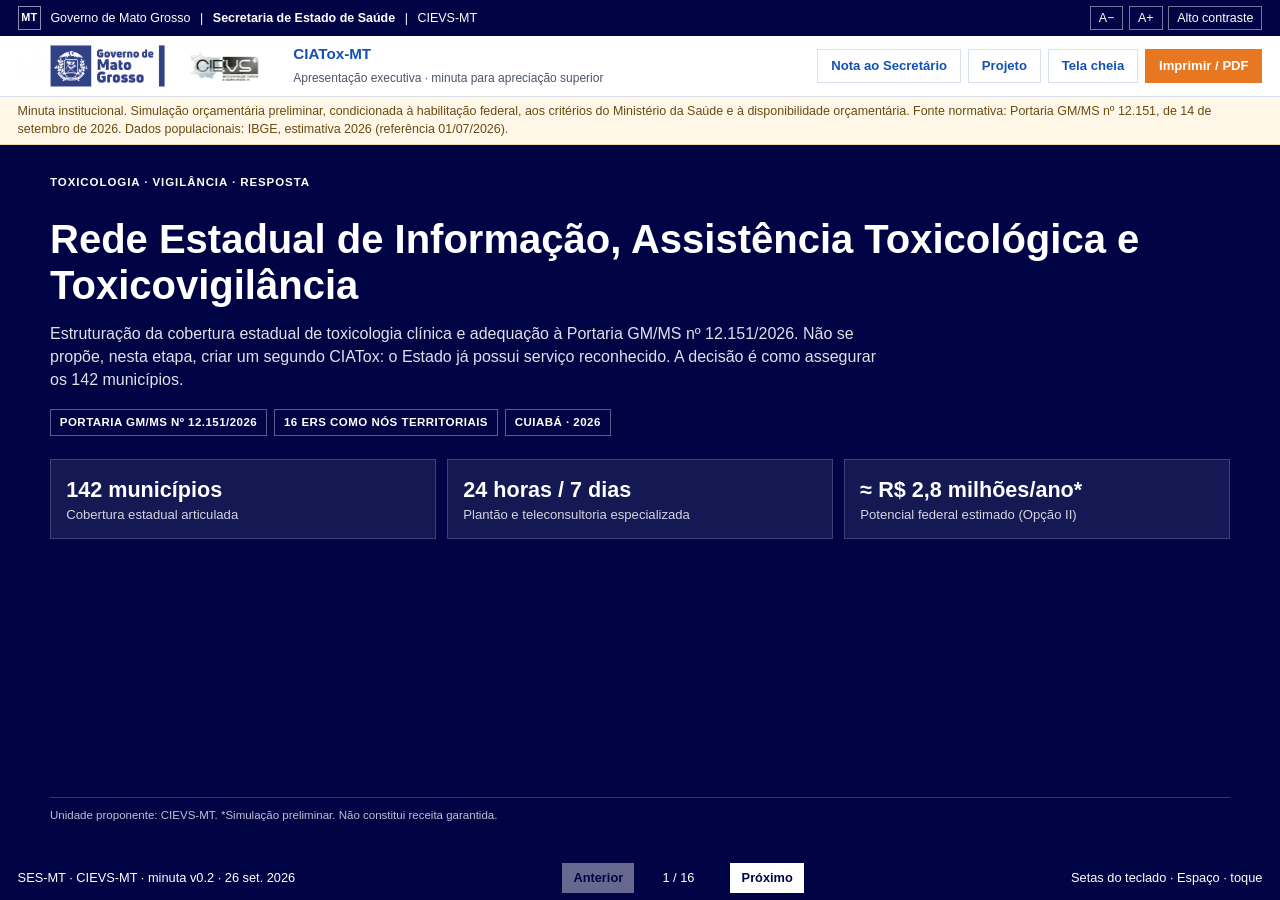
==== commit 710434f4: "Atualizar apresentação executiva para premissas 2026" ====
--- a/index.html
+++ b/index.html
@@ -44,7 +44,7 @@
     </header>
 
     <div class="aviso">
-      Minuta institucional. Simulação orçamentária preliminar, condicionada à habilitação federal, aos critérios do Ministério da Saúde e à disponibilidade orçamentária. Fonte normativa: Portaria GM/MS nº 12.151, de 14 de setembro de 2026. Dados populacionais: IBGE, estimativa 2026 (3.950.330 habitantes; referência em 1º de julho de 2026).
+      Minuta institucional. Simulação orçamentária preliminar, condicionada à habilitação federal, aos critérios do Ministério da Saúde e à disponibilidade orçamentária. Fonte normativa: Portaria GM/MS nº 12.151, de 14 de setembro de 2026. Dados populacionais: IBGE, estimativa 2026 (referência 01/07/2026).
     </div>
 
     <main class="deck" id="deck">
@@ -233,7 +233,7 @@
         <div class="slide-interno">
           <p class="kicker">7 · Financiamento</p>
           <h2>Oportunidade federal para Mato Grosso</h2>
-          <p class="lead">Simulação preliminar para a faixa populacional da Opção de Custeio II (3.000.001 a 7.000.000 habitantes), com população estadual estimada em 3.950.330 habitantes (IBGE, 2026). Para esta simulação, considera-se o acréscimo de 30% previsto para CIATox localizado em município situado na Amazônia Legal.</p>
+          <p class="lead">Simulação preliminar para a faixa populacional da Opção de Custeio II (3.000.001 a 7.000.000 habitantes), considerando a estimativa IBGE 2026 de 3.950.330 habitantes. A aplicação do adicional associado à Amazônia Legal deve ser confirmada para o estabelecimento habilitado e para o componente específico.</p>
           <div class="grade grade-4">
             <article class="cartao"><p class="mega">R$ 146.325,53<small>custeio-base mensal · Opção II</small></p></article>
             <article class="cartao"><p class="mega">+ R$ 43.897,66<small>30% Amazônia Legal (sobre o custeio-base)</small></p></article>
@@ -244,7 +244,7 @@
             <h3>Cenário potencial estimado</h3>
             <p><strong>R$ 233.378,64 / mês</strong> · aproximadamente <strong>R$ 2.800.543,68 / ano</strong></p>
           </article>
-          <p class="fonte">Simulação: o adicional de 30% foi aplicado ao custeio-base, considerando a localização do CIATox em Cuiabá/MT, município situado na Amazônia Legal. Recurso federal não é automático — depende de habilitação, critérios, funcionamento efetivo e disponibilidade orçamentária. Fonte: Portaria GM/MS nº 12.151/2026, Anexo CIX e arts. 973-G, 973-H e 973-K.</p>
+          <p class="fonte">Simulação conservadora: o adicional de 30% foi aplicado somente ao custeio-base. Recurso federal não é automático — depende de habilitação, critérios, funcionamento efetivo e disponibilidade orçamentária. Fonte: Portaria GM/MS nº 12.151/2026, Anexo CIX e arts. 973-G, 973-H e 973-K.</p>
         </div>
       </section>
 
@@ -262,7 +262,7 @@
               <tr><td>Qualificação</td><td>R$ 25.412,67 / mês</td><td>Lacen-MT</td><td>Gap de exames e tempo-resposta</td></tr>
               <tr><td>Até 2 médicos elegíveis</td><td>R$ 17.742,78 / mês</td><td>Equipe do CIAVE, se aderente</td><td>Cessão ou vínculo se houver gap</td></tr>
               <tr><td>Obra / novo prédio</td><td>Incentivo só se o estudo recomendar</td><td>Estrutura do Hospital Municipal</td><td>Não autorizar nesta etapa</td></tr>
-              <tr><td><strong>Teto de planejamento</strong></td><td><strong>≈ R$ 2,80 milhões / ano</strong></td><td><strong>Capacidade instalada</strong></td><td><strong>Principal risco: RH 24/7</strong></td></tr>
+              <tr><td><strong>Cenário de planejamento</strong></td><td><strong>≈ R$ 2,80 milhões / ano</strong></td><td><strong>Capacidade instalada</strong></td><td><strong>Principal risco: RH 24/7</strong></td></tr>
             </tbody>
           </table>
           <p class="fonte">Fonte: Portaria GM/MS nº 12.151/2026, Anexo CIX e arts. 973-G, 973-H, 973-K e 973-X. Confirmar incidência dos adicionais com o Ministério da Saúde.</p>
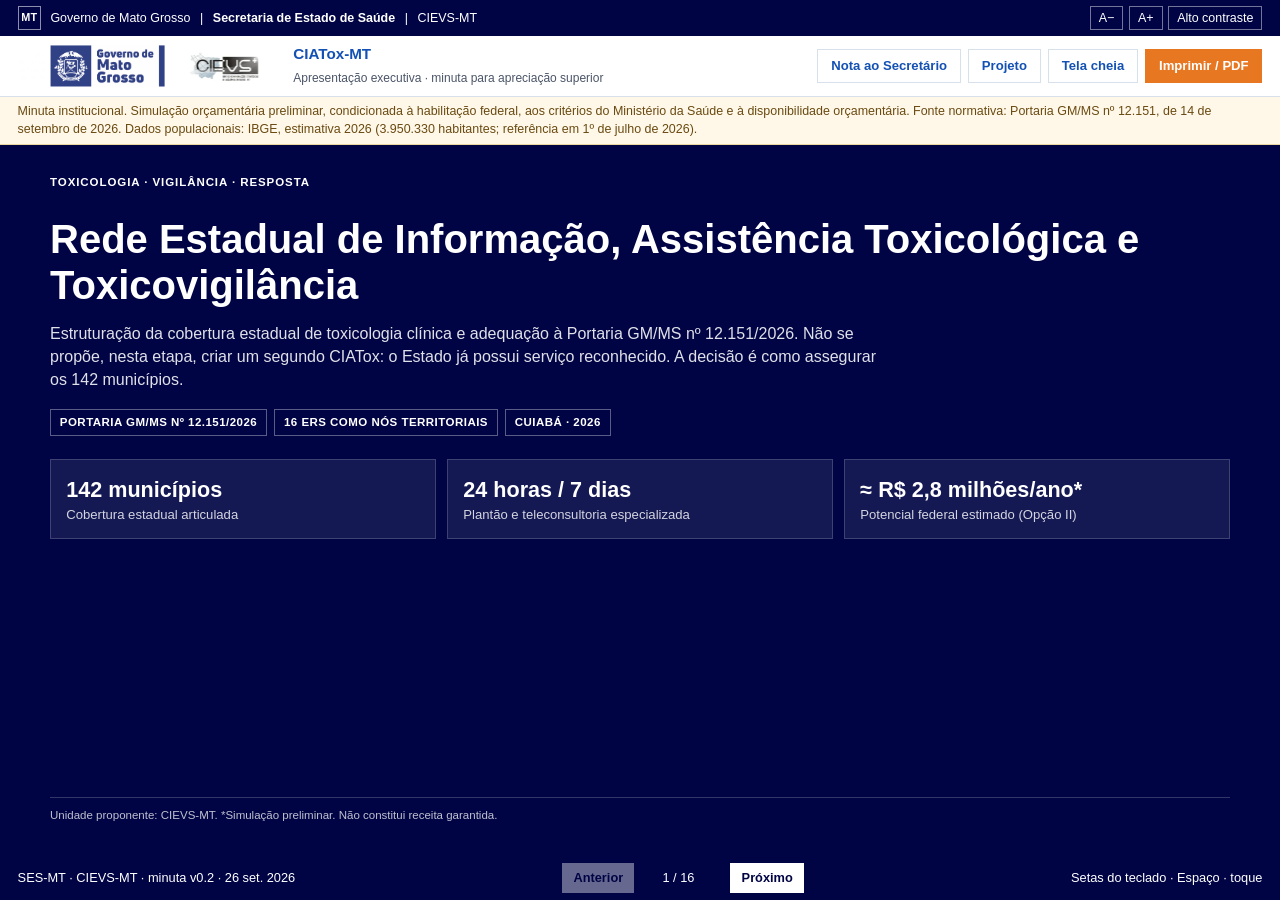
==== commit 535aa824: "Merge f3ef56e8536ecf6c704ce15fa421b4589fca30f3 into cc8e7a33c57771e23e3ec109931f8528e0790efc" ====
--- a/index.html
+++ b/index.html
@@ -44,7 +44,7 @@
     </header>
 
     <div class="aviso">
-      Minuta institucional. Simulação orçamentária preliminar, condicionada à habilitação federal, aos critérios do Ministério da Saúde e à disponibilidade orçamentária. Fonte normativa: Portaria GM/MS nº 12.151, de 14 de setembro de 2026. Dados populacionais: IBGE, estimativa 2026 (referência 01/07/2026).
+      Minuta institucional. Simulação orçamentária preliminar, condicionada à habilitação federal, aos critérios do Ministério da Saúde e à disponibilidade orçamentária. Fonte normativa: Portaria GM/MS nº 12.151, de 14 de setembro de 2026. Dados populacionais: IBGE, estimativa 2026 (3.950.330 habitantes; referência em 1º de julho de 2026).
     </div>
 
     <main class="deck" id="deck">
@@ -233,7 +233,7 @@
         <div class="slide-interno">
           <p class="kicker">7 · Financiamento</p>
           <h2>Oportunidade federal para Mato Grosso</h2>
-          <p class="lead">Simulação preliminar para a faixa populacional da Opção de Custeio II (3.000.001 a 7.000.000 habitantes), considerando a estimativa IBGE 2026 de 3.950.330 habitantes. A aplicação do adicional associado à Amazônia Legal deve ser confirmada para o estabelecimento habilitado e para o componente específico.</p>
+          <p class="lead">Simulação preliminar para a faixa populacional da Opção de Custeio II (3.000.001 a 7.000.000 habitantes), com população estadual estimada em 3.950.330 habitantes (IBGE, 2026). Para esta simulação, considera-se o acréscimo de 30% previsto para CIATox localizado em município situado na Amazônia Legal.</p>
           <div class="grade grade-4">
             <article class="cartao"><p class="mega">R$ 146.325,53<small>custeio-base mensal · Opção II</small></p></article>
             <article class="cartao"><p class="mega">+ R$ 43.897,66<small>30% Amazônia Legal (sobre o custeio-base)</small></p></article>
@@ -244,7 +244,7 @@
             <h3>Cenário potencial estimado</h3>
             <p><strong>R$ 233.378,64 / mês</strong> · aproximadamente <strong>R$ 2.800.543,68 / ano</strong></p>
           </article>
-          <p class="fonte">Simulação conservadora: o adicional de 30% foi aplicado somente ao custeio-base. Recurso federal não é automático — depende de habilitação, critérios, funcionamento efetivo e disponibilidade orçamentária. Fonte: Portaria GM/MS nº 12.151/2026, Anexo CIX e arts. 973-G, 973-H e 973-K.</p>
+          <p class="fonte">Simulação: o adicional de 30% foi aplicado ao custeio-base, considerando a localização do CIATox em Cuiabá/MT, município situado na Amazônia Legal. Recurso federal não é automático — depende de habilitação, critérios, funcionamento efetivo e disponibilidade orçamentária. Fonte: Portaria GM/MS nº 12.151/2026, Anexo CIX e arts. 973-G, 973-H e 973-K.</p>
         </div>
       </section>
 
@@ -262,7 +262,7 @@
               <tr><td>Qualificação</td><td>R$ 25.412,67 / mês</td><td>Lacen-MT</td><td>Gap de exames e tempo-resposta</td></tr>
               <tr><td>Até 2 médicos elegíveis</td><td>R$ 17.742,78 / mês</td><td>Equipe do CIAVE, se aderente</td><td>Cessão ou vínculo se houver gap</td></tr>
               <tr><td>Obra / novo prédio</td><td>Incentivo só se o estudo recomendar</td><td>Estrutura do Hospital Municipal</td><td>Não autorizar nesta etapa</td></tr>
-              <tr><td><strong>Cenário de planejamento</strong></td><td><strong>≈ R$ 2,80 milhões / ano</strong></td><td><strong>Capacidade instalada</strong></td><td><strong>Principal risco: RH 24/7</strong></td></tr>
+              <tr><td><strong>Teto de planejamento</strong></td><td><strong>≈ R$ 2,80 milhões / ano</strong></td><td><strong>Capacidade instalada</strong></td><td><strong>Principal risco: RH 24/7</strong></td></tr>
             </tbody>
           </table>
           <p class="fonte">Fonte: Portaria GM/MS nº 12.151/2026, Anexo CIX e arts. 973-G, 973-H, 973-K e 973-X. Confirmar incidência dos adicionais com o Ministério da Saúde.</p>
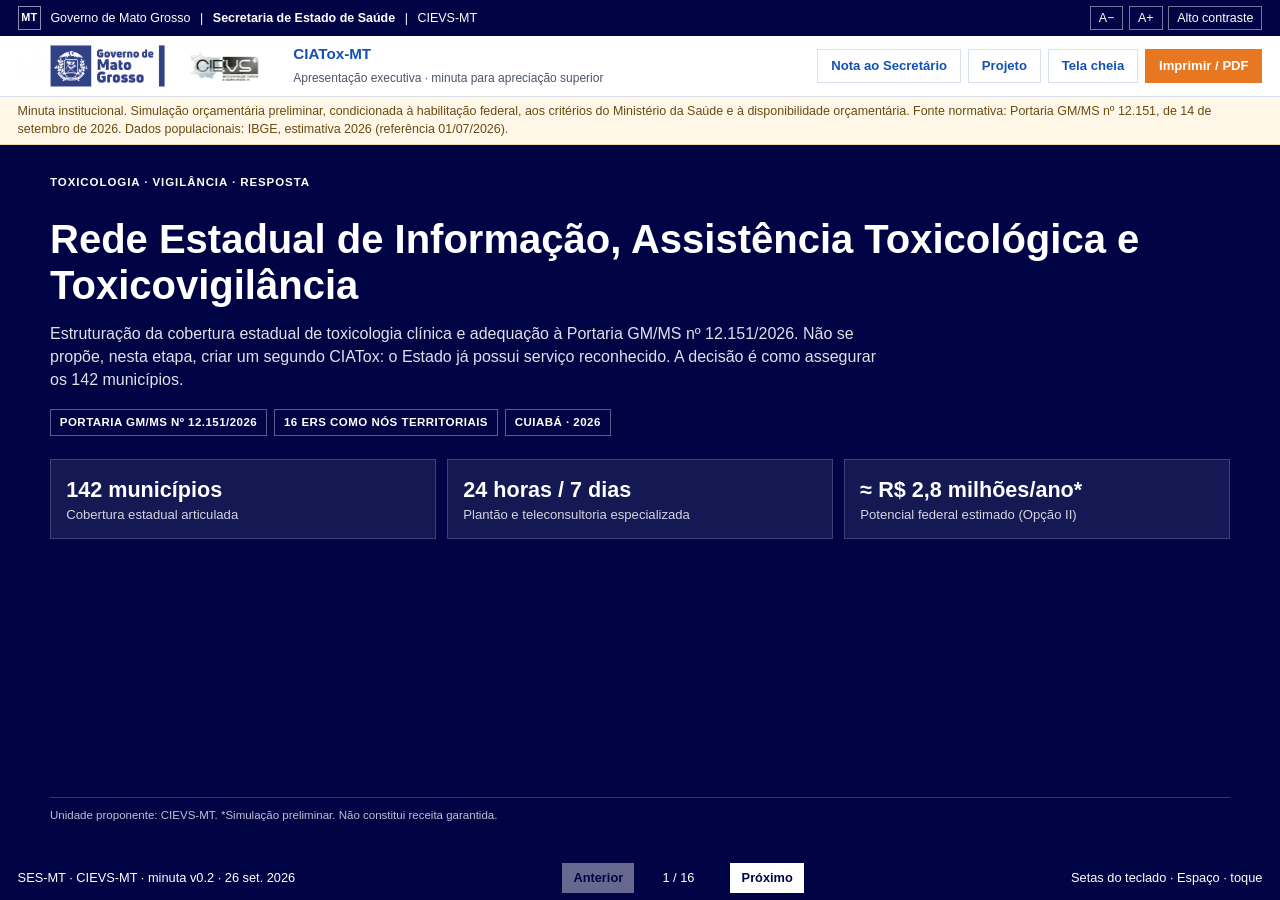
==== commit 3cbc85ae: "Merge 8e9bf89b0a7c2a8adb6d0836b373f9f1f37eed22 into cc8e7a33c57771e23e3ec109931f8528e0790efc" ====
--- a/index.html
+++ b/index.html
@@ -44,7 +44,7 @@
     </header>
 
     <div class="aviso">
-      Minuta institucional. Simulação orçamentária preliminar, condicionada à habilitação federal, aos critérios do Ministério da Saúde e à disponibilidade orçamentária. Fonte normativa: Portaria GM/MS nº 12.151, de 14 de setembro de 2026. Dados populacionais: IBGE, estimativa 2026 (3.950.330 habitantes; referência em 1º de julho de 2026).
+      Minuta institucional. Simulação orçamentária preliminar, condicionada à habilitação federal, aos critérios do Ministério da Saúde e à disponibilidade orçamentária. Fonte normativa: Portaria GM/MS nº 12.151, de 14 de setembro de 2026. Dados populacionais: IBGE, estimativa 2026 (referência 01/07/2026).
     </div>
 
     <main class="deck" id="deck">
@@ -233,7 +233,7 @@
         <div class="slide-interno">
           <p class="kicker">7 · Financiamento</p>
           <h2>Oportunidade federal para Mato Grosso</h2>
-          <p class="lead">Simulação preliminar para a faixa populacional da Opção de Custeio II (3.000.001 a 7.000.000 habitantes), com população estadual estimada em 3.950.330 habitantes (IBGE, 2026). Para esta simulação, considera-se o acréscimo de 30% previsto para CIATox localizado em município situado na Amazônia Legal.</p>
+          <p class="lead">Simulação preliminar para a faixa populacional da Opção de Custeio II (3.000.001 a 7.000.000 habitantes), considerando a estimativa IBGE 2026 de 3.950.330 habitantes. A aplicação do adicional associado à Amazônia Legal deve ser confirmada para o estabelecimento habilitado e para o componente específico.</p>
           <div class="grade grade-4">
             <article class="cartao"><p class="mega">R$ 146.325,53<small>custeio-base mensal · Opção II</small></p></article>
             <article class="cartao"><p class="mega">+ R$ 43.897,66<small>30% Amazônia Legal (sobre o custeio-base)</small></p></article>
@@ -244,7 +244,7 @@
             <h3>Cenário potencial estimado</h3>
             <p><strong>R$ 233.378,64 / mês</strong> · aproximadamente <strong>R$ 2.800.543,68 / ano</strong></p>
           </article>
-          <p class="fonte">Simulação: o adicional de 30% foi aplicado ao custeio-base, considerando a localização do CIATox em Cuiabá/MT, município situado na Amazônia Legal. Recurso federal não é automático — depende de habilitação, critérios, funcionamento efetivo e disponibilidade orçamentária. Fonte: Portaria GM/MS nº 12.151/2026, Anexo CIX e arts. 973-G, 973-H e 973-K.</p>
+          <p class="fonte">Simulação conservadora: o adicional de 30% foi aplicado somente ao custeio-base. Recurso federal não é automático — depende de habilitação, critérios, funcionamento efetivo e disponibilidade orçamentária. Fonte: Portaria GM/MS nº 12.151/2026, Anexo CIX e arts. 973-G, 973-H e 973-K.</p>
         </div>
       </section>
 
@@ -262,7 +262,7 @@
               <tr><td>Qualificação</td><td>R$ 25.412,67 / mês</td><td>Lacen-MT</td><td>Gap de exames e tempo-resposta</td></tr>
               <tr><td>Até 2 médicos elegíveis</td><td>R$ 17.742,78 / mês</td><td>Equipe do CIAVE, se aderente</td><td>Cessão ou vínculo se houver gap</td></tr>
               <tr><td>Obra / novo prédio</td><td>Incentivo só se o estudo recomendar</td><td>Estrutura do Hospital Municipal</td><td>Não autorizar nesta etapa</td></tr>
-              <tr><td><strong>Teto de planejamento</strong></td><td><strong>≈ R$ 2,80 milhões / ano</strong></td><td><strong>Capacidade instalada</strong></td><td><strong>Principal risco: RH 24/7</strong></td></tr>
+              <tr><td><strong>Cenário de planejamento</strong></td><td><strong>≈ R$ 2,80 milhões / ano</strong></td><td><strong>Capacidade instalada</strong></td><td><strong>Principal risco: RH 24/7</strong></td></tr>
             </tbody>
           </table>
           <p class="fonte">Fonte: Portaria GM/MS nº 12.151/2026, Anexo CIX e arts. 973-G, 973-H, 973-K e 973-X. Confirmar incidência dos adicionais com o Ministério da Saúde.</p>
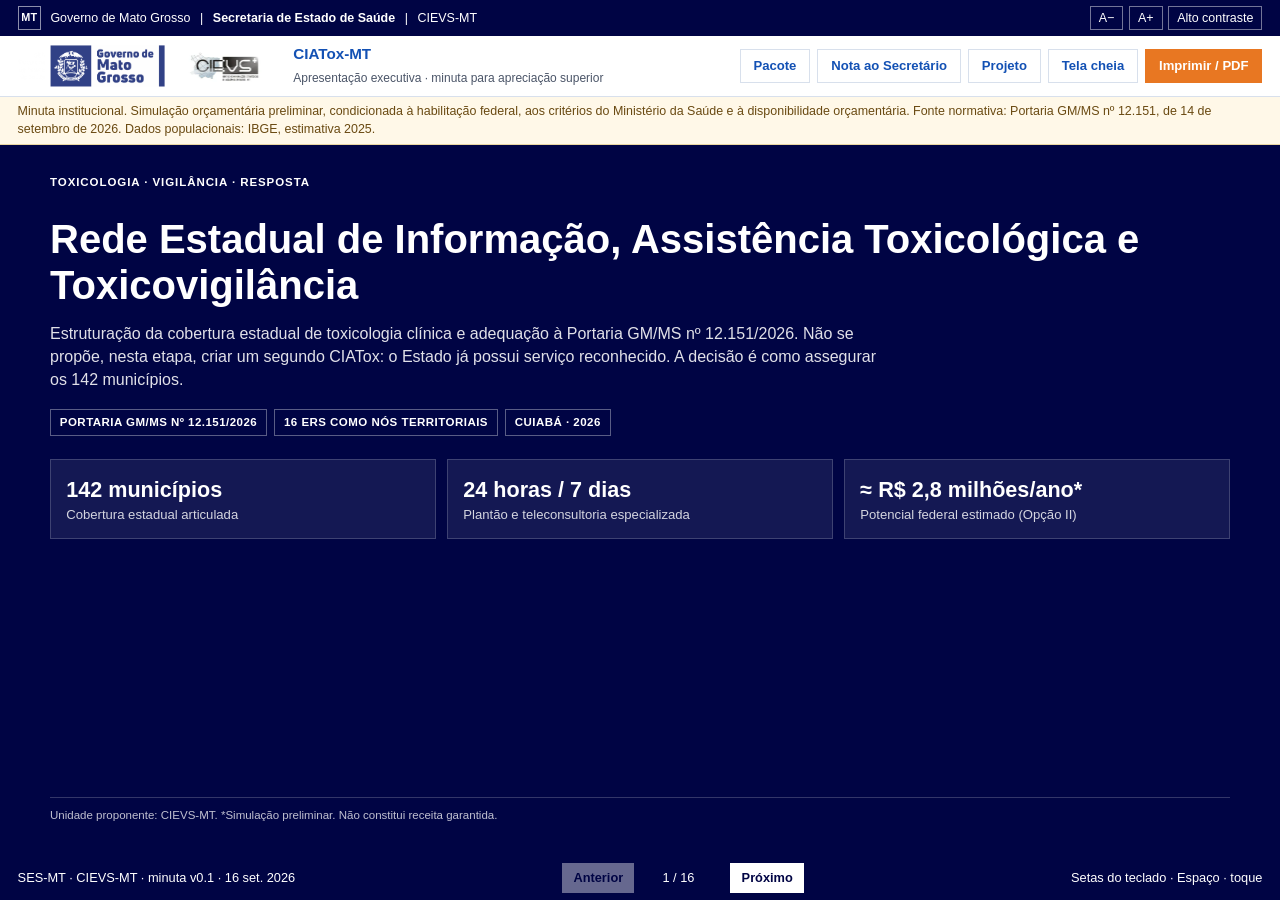
==== commit 8ad93d65: "Atualizar pacote de despacho: ofício, nota, minuta do GT e arquivos Word. Co-authored-by: Cursor <cu" ====
--- a/index.html
+++ b/index.html
@@ -36,6 +36,7 @@
         </div>
       </div>
       <div class="acoes-topo">
+        <a class="botao secundario" href="pacote.html">Pacote</a>
         <a class="botao secundario" href="nota-tecnica.html">Nota ao Secretário</a>
         <a class="botao secundario" href="documento.html">Projeto</a>
         <button class="botao secundario" type="button" id="tela-cheia">Tela cheia</button>
@@ -44,7 +45,7 @@
     </header>
 
     <div class="aviso">
-      Minuta institucional. Simulação orçamentária preliminar, condicionada à habilitação federal, aos critérios do Ministério da Saúde e à disponibilidade orçamentária. Fonte normativa: Portaria GM/MS nº 12.151, de 14 de setembro de 2026. Dados populacionais: IBGE, estimativa 2026 (referência 01/07/2026).
+      Minuta institucional. Simulação orçamentária preliminar, condicionada à habilitação federal, aos critérios do Ministério da Saúde e à disponibilidade orçamentária. Fonte normativa: Portaria GM/MS nº 12.151, de 14 de setembro de 2026. Dados populacionais: IBGE, estimativa 2025.
     </div>
 
     <main class="deck" id="deck">
@@ -233,7 +234,7 @@
         <div class="slide-interno">
           <p class="kicker">7 · Financiamento</p>
           <h2>Oportunidade federal para Mato Grosso</h2>
-          <p class="lead">Simulação preliminar para a faixa populacional da Opção de Custeio II (3.000.001 a 7.000.000 habitantes), considerando a estimativa IBGE 2026 de 3.950.330 habitantes. A aplicação do adicional associado à Amazônia Legal deve ser confirmada para o estabelecimento habilitado e para o componente específico.</p>
+          <p class="lead">Simulação preliminar para a faixa populacional da Opção de Custeio II (3.000.001 a 7.000.000 habitantes). Todos os 142 municípios integram a Amazônia Legal.</p>
           <div class="grade grade-4">
             <article class="cartao"><p class="mega">R$ 146.325,53<small>custeio-base mensal · Opção II</small></p></article>
             <article class="cartao"><p class="mega">+ R$ 43.897,66<small>30% Amazônia Legal (sobre o custeio-base)</small></p></article>
@@ -262,7 +263,7 @@
               <tr><td>Qualificação</td><td>R$ 25.412,67 / mês</td><td>Lacen-MT</td><td>Gap de exames e tempo-resposta</td></tr>
               <tr><td>Até 2 médicos elegíveis</td><td>R$ 17.742,78 / mês</td><td>Equipe do CIAVE, se aderente</td><td>Cessão ou vínculo se houver gap</td></tr>
               <tr><td>Obra / novo prédio</td><td>Incentivo só se o estudo recomendar</td><td>Estrutura do Hospital Municipal</td><td>Não autorizar nesta etapa</td></tr>
-              <tr><td><strong>Cenário de planejamento</strong></td><td><strong>≈ R$ 2,80 milhões / ano</strong></td><td><strong>Capacidade instalada</strong></td><td><strong>Principal risco: RH 24/7</strong></td></tr>
+              <tr><td><strong>Teto de planejamento</strong></td><td><strong>≈ R$ 2,80 milhões / ano</strong></td><td><strong>Capacidade instalada</strong></td><td><strong>Principal risco: RH 24/7</strong></td></tr>
             </tbody>
           </table>
           <p class="fonte">Fonte: Portaria GM/MS nº 12.151/2026, Anexo CIX e arts. 973-G, 973-H, 973-K e 973-X. Confirmar incidência dos adicionais com o Ministério da Saúde.</p>
@@ -445,7 +446,7 @@
     </main>
 
     <footer class="rodape-app">
-      <span>SES-MT · CIEVS-MT · minuta v0.2 · 26 set. 2026</span>
+      <span>SES-MT · CIEVS-MT · minuta v0.1 · 16 set. 2026</span>
       <div class="nav-slides">
         <button type="button" id="btn-anterior">Anterior</button>
         <span class="contador" id="contador">1 / 16</span>
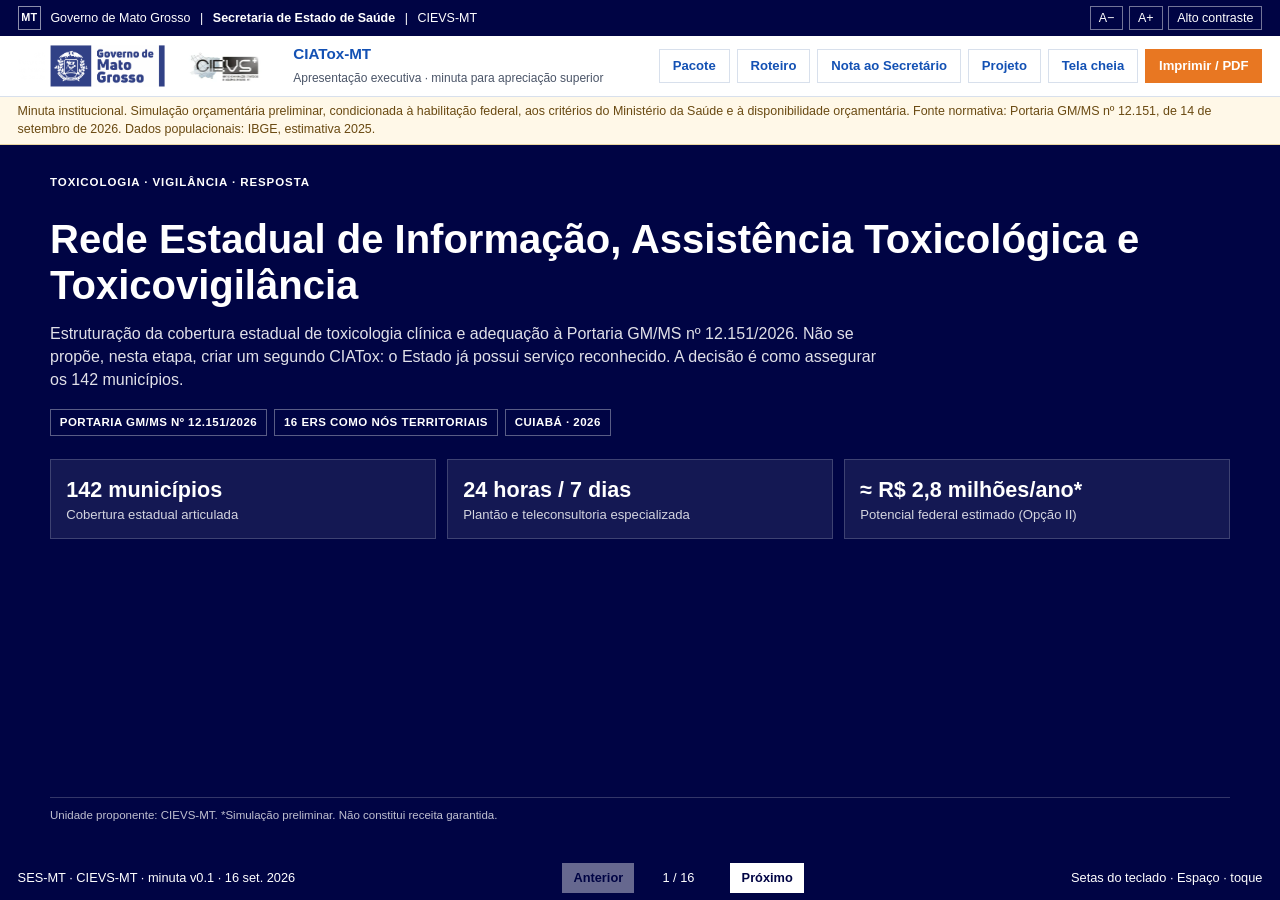
==== commit c6521ce3: "Instrumentar o D0-7 do GT com lista, ata, ficha regional e roteiro de reunião. Co-authored-by: Curso" ====
--- a/index.html
+++ b/index.html
@@ -37,6 +37,7 @@
       </div>
       <div class="acoes-topo">
         <a class="botao secundario" href="pacote.html">Pacote</a>
+        <a class="botao secundario" href="roteiro.html">Roteiro</a>
         <a class="botao secundario" href="nota-tecnica.html">Nota ao Secretário</a>
         <a class="botao secundario" href="documento.html">Projeto</a>
         <button class="botao secundario" type="button" id="tela-cheia">Tela cheia</button>
--- a/css/estilo.css
+++ b/css/estilo.css
@@ -228,6 +228,7 @@
 .pagina .botao { margin: .25rem .4rem .25rem 0; }
 .pagina table { font-size: .84rem; margin: 1rem 0; }
 .pagina .cartao.navy p { margin: 0; color: #fff; }
+.pagina .cartao.navy h2, .pagina .cartao.navy ol, .pagina .cartao.navy li { color: #fff; }
 .rodape-doc { background: var(--navy); color: #fff; padding: 1rem 1.1rem; font-size: .82rem; }
 .ers { display: grid; grid-template-columns: 1fr 1fr; gap: .35rem .7rem; font-size: .9rem; }
 .ers li { list-style: none; }
